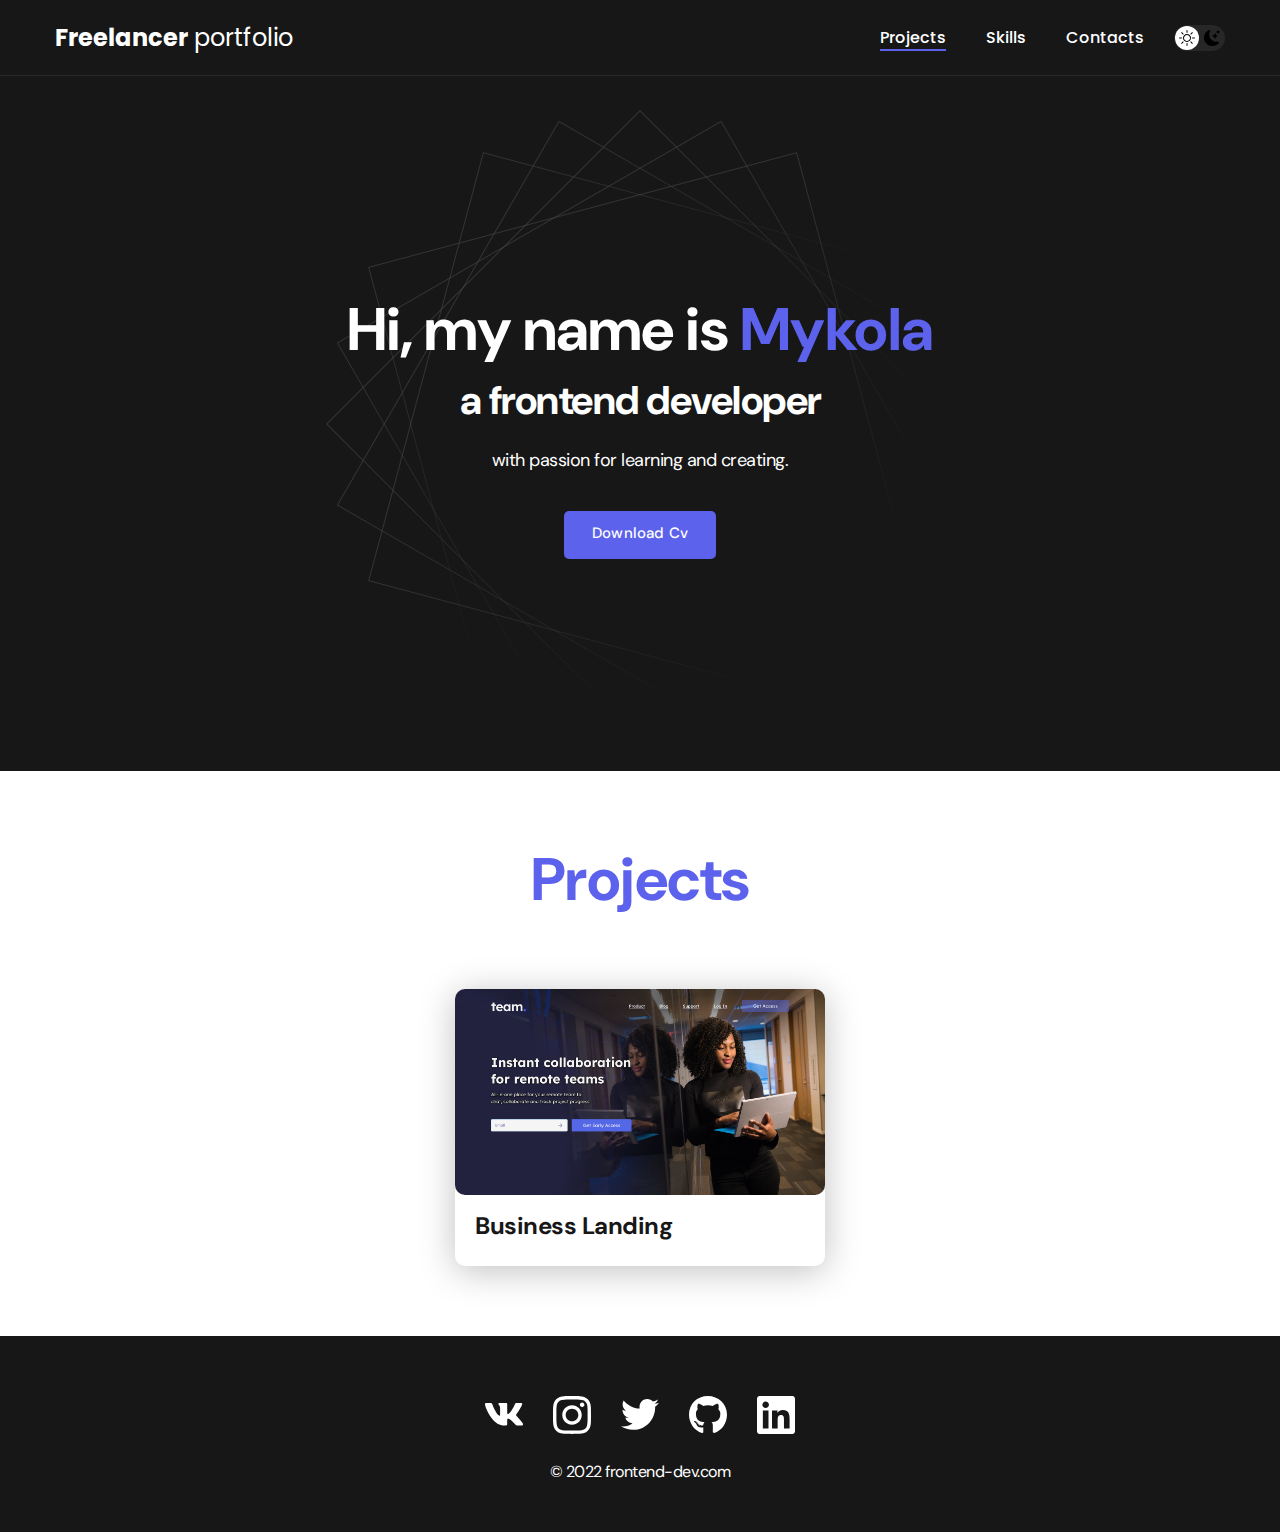
==== index.html @ 028d12d5 "Add files via upload" ====
<!DOCTYPE html>
<html lang="en">
<head>
    <meta charset="UTF-8">
    <meta name="viewport" content="width=device-width, initial-scale=1.0">
    <title>Freelancer Portfolio</title>
    <link rel="stylesheet" href="./css/main.css">
</head>
<body>
    <nav class="nav">
        <div class="container">
            <div class="nav-row">
                <a href="./index.html" class="logo"><strong>Freelancer</strong> portfolio</a>
                
                <button class="dark-mode-btn">
                    <img src="./img/icons/sun.svg" alt="Light mode" class="dark-mode-btn__icon">
                    <img src="./img/icons/moon.svg" alt="Dark mode" class="dark-mode-btn__icon">
                </button>
                
                
                <ul class="nav-list">
                    <li class="nav-list__item"><a href="./index.html" class="nav-list__link nav-list__link--active">Projects</a></li>
                    <li class="nav-list__item"><a href="./skills.html" class="nav-list__link">Skills</a></li>
                    <li class="nav-list__item"><a href="./contacts.html" class="nav-list__link">Contacts</a></li>
                </ul>
            </div>
        </div>
    </nav>    

    <header class="header">
        
        <div class="header__wrapper">
            <h1 class="header__title">
            <strong>Hi, my name is <em>Mykola</em></strong>
            <br>a frontend developer
            </h1>
            <div class="header__text">
                <p>with passion for learning and creating.</p>
            </div>
            <a href="#!" class="btn">Download Cv</a>
        </div>         
    </header>


    <main class="section">
        <div class="container">
            <h2 class="title-1">Projects</h2>
            <ul class="projects">
                </a>
                <li class="project">
                    <a href="./team-landing-project-page.html">  
                        <img src="./img/projects/team__landing.png" alt="Project image" class="project__img">
                        <h3 class="project__title">Business Landing</h3>
                    </a>
                </li>
            </ul>
        </div>
    </main>

    <footer class="footer">
        <div class="container">
            <div class="footer__wrapper">
                <ul class="social">
                    <li class="social__item">
                        <a href="#!"><img src="./img/icons/vk.svg" alt="link"></a>
                    </li>
                    <li class="social__item">
                        <a href="#!"><img src="./img/icons/instagram.svg" alt="link"></a>
                    </li>
                    <li class="social__item">
                        <a href="#!"><img src="./img/icons/twitter.svg" alt="link"></a>
                    </li>
                    <li class="social__item">
                        <a href="#!"><img src="./img/icons/gitHub.svg" alt="link"></a>
                    </li>
                    <li class="social__item">
                        <a href="#!"><img src="./img/icons/linkedIn.svg" alt="link"></a>
                    </li>
                 </ul>
            <div class="copyright"><p>© 2022 frontend-dev.com</p></div>
            </div>
            
        </div>
    </footer>



    <script src="./js/main.js"></script>
</body>
</html>
---- css/main.css ----
@import "./reset.css";
@import url('https://fonts.googleapis.com/css2?family=DM+Sans:wght@400;500;700&family=Poppins:wght@400;500;700&display=swap');

/*
font-family: 'DM Sans', sans-serif;
font-family: 'Poppins', sans-serif;
*/

:root{
    --black: #171718;
    --blackpure: #000;
    --black-border: #26292d;
    --white: #fff;
    --purple: #5c62ec;
    ---orange: rgb(255, 165, 0);

    --text-color: var(--black);
    --dark-bg: var(--black);
    --dark-border: var(--black-border);
    --header-text: var(--white);
    --accent: var(--purple);

    /* Light mode*/

    --page-bg: var(--white);
    --text-color: var(--black);

    --title-1: var(--accent);

    --project-card-bg: var(--white);
    --projact-card-text: var(--black);
    --box-shadow: 0px 5px 35px rgba(0, 0, 0, 0.25);
}


.dark{
    /*DARK MODE*/

    --page-bg: #252526;
    --text-color: var(--white);
    --title-1: var(--white);

    --project-card-bg: var(--black);
    --projact-card-text: var(--white);
    --box-shadow: 0px 5px 35px rgba(0, 0, 0, 0.8);
}


html, body{
    font-family: 'DM Sans', sans-serif;
    letter-spacing: -0.5px;
    min-height: 100vh;
    display: flex;
    flex-direction: column;


    /*LIGHT MODE*/
    background-color: var(--page-bg);
    color: var(--text-color);
}



.container{
    padding: 0 15px;
    max-width: 1200px;
    margin: 0 auto;
}


/*GENERAL*/

.section {
    padding: 70px 0;
}

.title-1 {
    margin-bottom: 70px;
    font-size: 60px;
    font-weight: 700;
    line-height: 1.3;
    color: var(--title-1);
    text-align: center;

}


.title-2 {
    margin-bottom: 20px;

    font-weight: 700;
    font-size: 40px;
    line-height: 1.3;

}




/*NAV*/
.nav{
    padding: 20px 0;
    background-color: var(--dark-bg);
    color: var(--header-text);
    border-bottom: solid 1px var(--dark-border);
    letter-spacing: normal;
}


.nav-row{
    display: flex;
    justify-content: flex-end;
    align-items: center;
    column-gap: 30px;
    row-gap: 20px;
    flex-wrap: wrap;
}

.logo{
    color: var(--header-text);
    font-size: 24px;
    font-family: 'Poppins', sans-serif;

    margin-right: auto;
}

.logo strong{
    font-weight: 700;
}


.nav-list {
    display: flex;
    align-items: center;
    column-gap: 40px;
    row-gap: 10px;
    font-family: 'Poppins', sans-serif;
    font-size: 16px;
    font-weight: 500;
}



.nav-list__link{
    color: var(--header-text);
    transition: opacity 0.2s ease-in;    
}

.nav-list__link:hover{
    opacity: 0.8;
}

.nav-list__link--active{
    position: relative;
}


.nav-list__link--active::before{
    content: "";
    position: absolute;
    display: block;
    height: 2px;
    width: 100%;
    background-color: var(--accent);
    left: 0;
    top: 100%;
}

/* DARK MODE BTN*/

.dark-mode-btn {
    order: 9;
    position: relative;
    display: flex;
    justify-content: space-between;
    width: 51px;
    height: 26px;
    padding: 5px;
    border-radius: 50px;
    background-color: #272727;

    
}   

.dark-mode-btn::before{
    position: absolute;
    top: 1px;
    left: 1px;
    content: "";
    display: block;
    width: 24px;
    height: 24px;
    border-radius: 50%;
    background-color: var(--white);


    transform: left 0.2s ease-in;
}

.dark-mode-btn--active::before{
    left: 26px;

}

.dark-mode-btn__icon {
    position: relative;
    z-index: 9px;
}





/*HEADER*/

.header {
    display: flex;
    justify-content: center;
    align-items: center;
    min-height: 695px;
    background-color: var(--dark-bg);
    background-image: url(./../img/header-bg.png);
    background-repeat: no-repeat;
    background-size: auto;
    background-position: center center;
    color: var(--header-text);
    padding: 40px 0;
    text-align: center;


} 

.header__wrapper{
    padding: 0 15px;
    max-width: 665px;
}


.header__title {
    font-size: 40px;
    font-weight: 700;
    line-height: 1.4;
    margin-bottom: 20px;
}


.header__title strong{
    font-size: 60px;
    font-weight: 700;
}

.header__title em{
    font-style: normal;
    color: var(--accent);
}

.header__text{
    font-size: 18px;
    line-height: 1.333;
    margin-bottom: 40px;
}


.header__text p + p{
    margin-top: 1em;
}


.btn {
    display: inline-block;
    height: 48px;
    padding: 12px 28px;

    border-radius: 5px;
    background-color: var(--accent);
    color: var(--white);
    letter-spacing: 0.15px;
    font-size: 15px;
    font-weight: 500;
    transition: opacity 0.2s ease-in;
}

.btn:hover{
    opacity: 0.8;
}


.btn:active{
    position: relative;
    top: 1px;
}

.btn-outline {
    display: flex;
    column-gap: 10px;
    align-items: center;
    height: 48px;
    padding: 12px 20px;
    border-radius: 5px;

    border: 1px solid #000;
    background-color: var(--white);
    color: var(--blackpure);

    transition: opacity 0.2s ease-in;
}


.btn-outline:hover{
    opacity: 0.8;
}


.btn-outline:active{
    position: relative;
    top: 1px;
}
 


/*PROJECTS*/


.projects {
    display: flex;
    justify-content: center;
    flex-wrap: wrap;
    column-gap: 30px;
    row-gap: 30px;
}
 
.project {
    max-width: 370px;
    background-color: var(--project-card-bg);
    border-radius: 10px;
    box-shadow: var(--box-shadow);


}

.project__img {
    border-radius: 10px;

}

.project__title {
    padding: 15px 20px 25px;   
    font-weight: 700;
    font-size: 24px; 
    line-height: 1.3;
    color: var(--projact-card-text);
}

/*Project details*/

.project-details {
    margin: 0 auto;
    max-width: 865px;

    display: flex;
    flex-direction: column;
    align-items: center;
    text-align: center;
}


.project-details__cover {
    max-width: 100%;
    margin-bottom: 40px;

    box-shadow: 0px 5px 35px rgba(0, 0, 0, 0.25);
    border-radius: 10px;
}
.project-details__desc {
    margin-bottom: 30px;

    font-weight: 700;
    font-size: 24px;
    line-height: 1.3;
}


/*Content list*/

.content-list {
    margin: 0 auto;
    max-width: 570px;    
    display: flex;
    align-items: center;
    flex-direction: column;
    row-gap: 40px;
    text-align: center;

}

.content-list a{
    color: var(--accent);
}

.content-list__item {
    font-size: 18px;
    line-height: 1.5;

}

.content-list__item p + p{
    margin-top: 0.5rem;
}

/*FOOTER*/

.footer {
    background-color: var(--dark-bg);
    padding: 60px 0 50px;
    color: var(--header-text);
    margin-top: auto;
}
.footer__wrapper {
    display: flex;
    flex-direction: column;
    align-items: center;
    row-gap: 27px;

}

.social {
    display: flex;
    column-gap: 30px;
    align-items: center;
}

.copyright {
    font-size: 16px;
}

.copyright p + p{
    margin-top: 0.5em;
}




@media (max-width: 620px){
    
    /*HEADER*/

    .header{
        min-height: unset;
    }    
    
    .header__title{
        font-size: 30px;

    }

    .header__title strong{
        font-size: 40px;
        
    }


    /*NAV*/

    .nav-row{
        justify-content: space-between;
    }

    .dark-mode-btn{
        order: 0;
    }



    /*GENERAL*/

    .section{
        padding: 40px 0;
        
    }

    .title-1{
        margin-bottom: 30px;
        font-size: 40px;
    }

    .title-2{
        margin-bottom: 10px;
        font-size: 30px;
    }


    /*PROJECTS*/

    .project__title{
        font-size: 22px;
    }

    /*PROJECT PAGE*/
    .project-details__desc{
        margin-bottom: 20px;

        font-size: 20px;
    }


    /*FOOTER*/

    .footer{
        padding: 40px 0 30px;

    }

    .footer__wrapper{
        row-gap: 20px;
    }


    /* SOCIAL */

    .social{
        column-gap: 20px;
    }

    .social__item{
        width: 28px;


        
    }

    /* CONTENT LIST */

    .content-list{
        row-gap: 20px;
    }

    .content-list__item{
        font-size: 16px;
    }
}
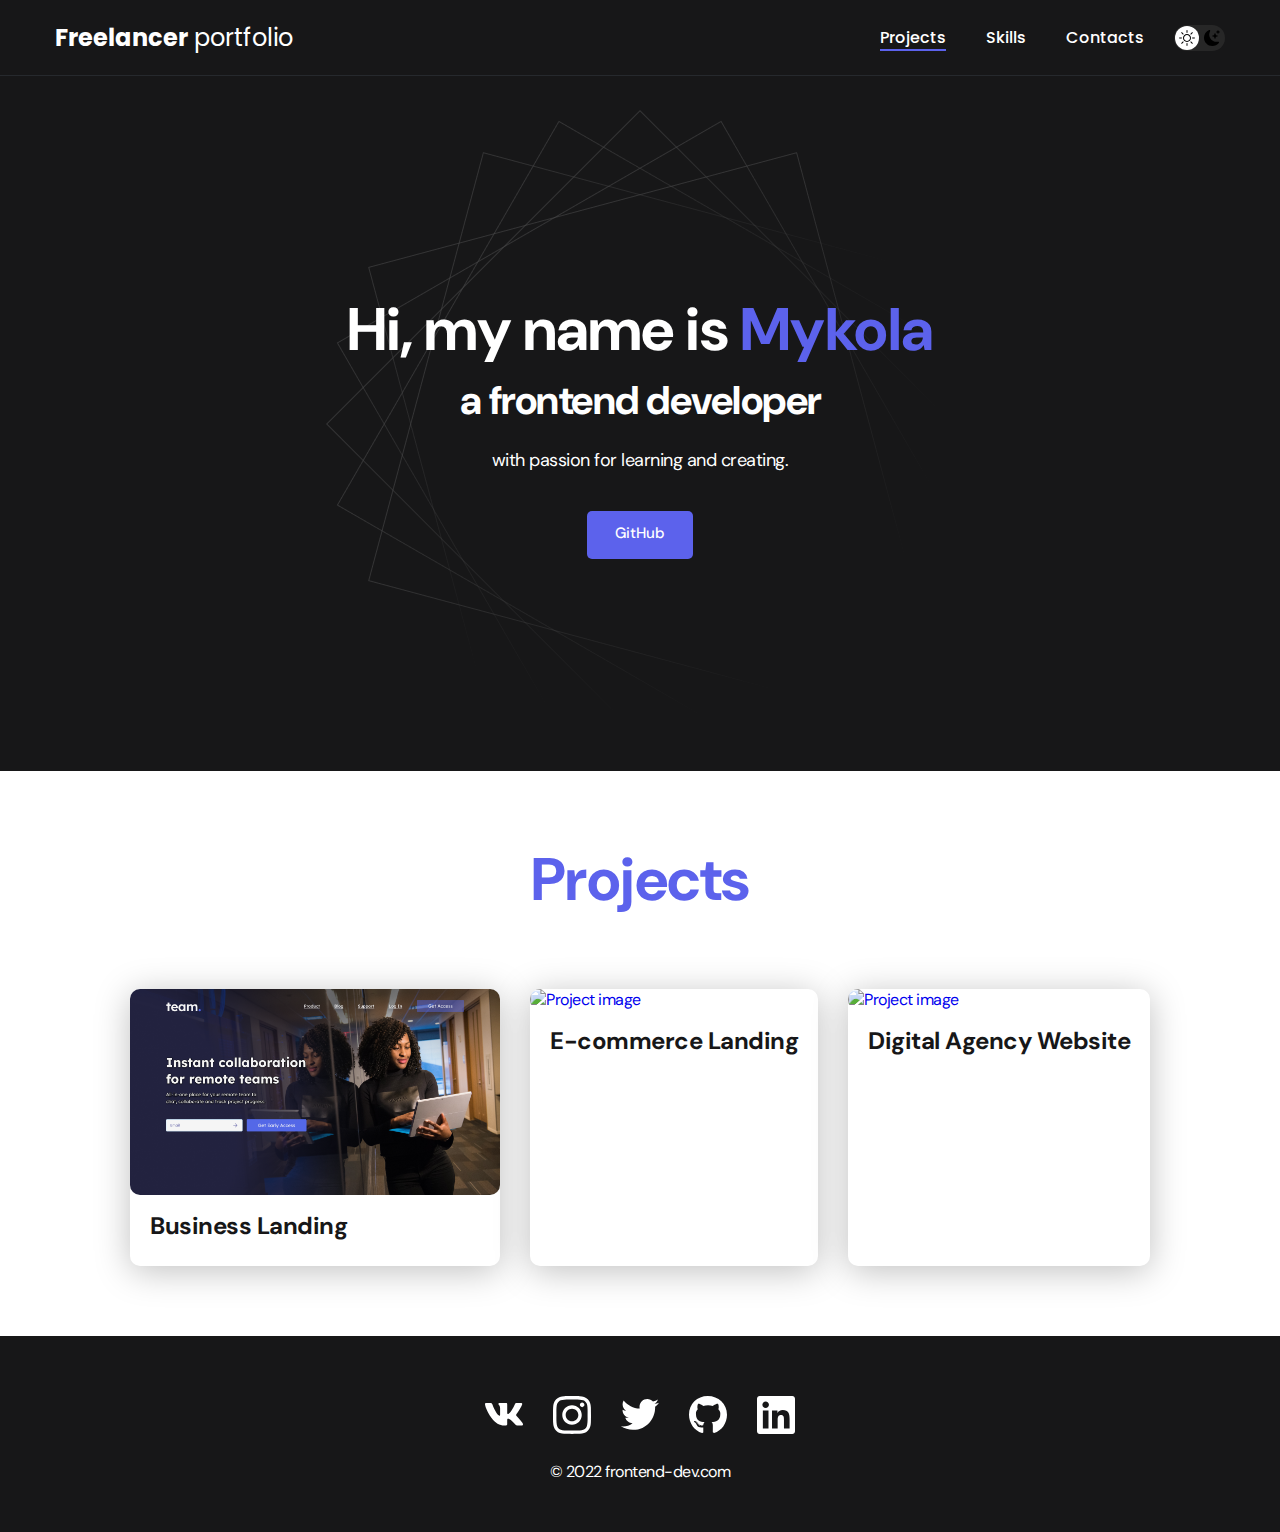
==== commit cdd04107: "Update index.html" ====
--- a/index.html
+++ b/index.html
@@ -4,6 +4,7 @@
     <meta charset="UTF-8">
     <meta name="viewport" content="width=device-width, initial-scale=1.0">
     <title>Freelancer Portfolio</title>
+    <link rel="shortcut icon" href="./img/shortcuts/portfolio.png" type="image/x-icon">
     <link rel="stylesheet" href="./css/main.css">
 </head>
 <body>
@@ -37,7 +38,7 @@
             <div class="header__text">
                 <p>with passion for learning and creating.</p>
             </div>
-            <a href="#!" class="btn">Download Cv</a>
+            <a href="https://github.com/KoliaDutchak" class="btn">GitHub</a>
         </div>         
     </header>
 
@@ -46,11 +47,22 @@
         <div class="container">
             <h2 class="title-1">Projects</h2>
             <ul class="projects">
-                </a>
                 <li class="project">
                     <a href="./team-landing-project-page.html">  
                         <img src="./img/projects/team__landing.png" alt="Project image" class="project__img">
                         <h3 class="project__title">Business Landing</h3>
+                    </a>
+                </li>
+                <li class="project">
+                    <a href="./e-commerce-landing-project-page.html">  
+                        <img src="./img/projects/e-commerce-landing.png" alt="Project image" class="project__img">
+                        <h3 class="project__title">E-commerce Landing</h3>
+                    </a>
+                </li>
+                <li class="project">
+                    <a href="./digital-agency.html">  
+                        <img src="./img/projects/digital-agency.png" alt="Project image" class="project__img">
+                        <h3 class="project__title">Digital Agency Website</h3>
                     </a>
                 </li>
             </ul>
@@ -87,4 +99,4 @@
 
     <script src="./js/main.js"></script>
 </body>
-</html>+</html>
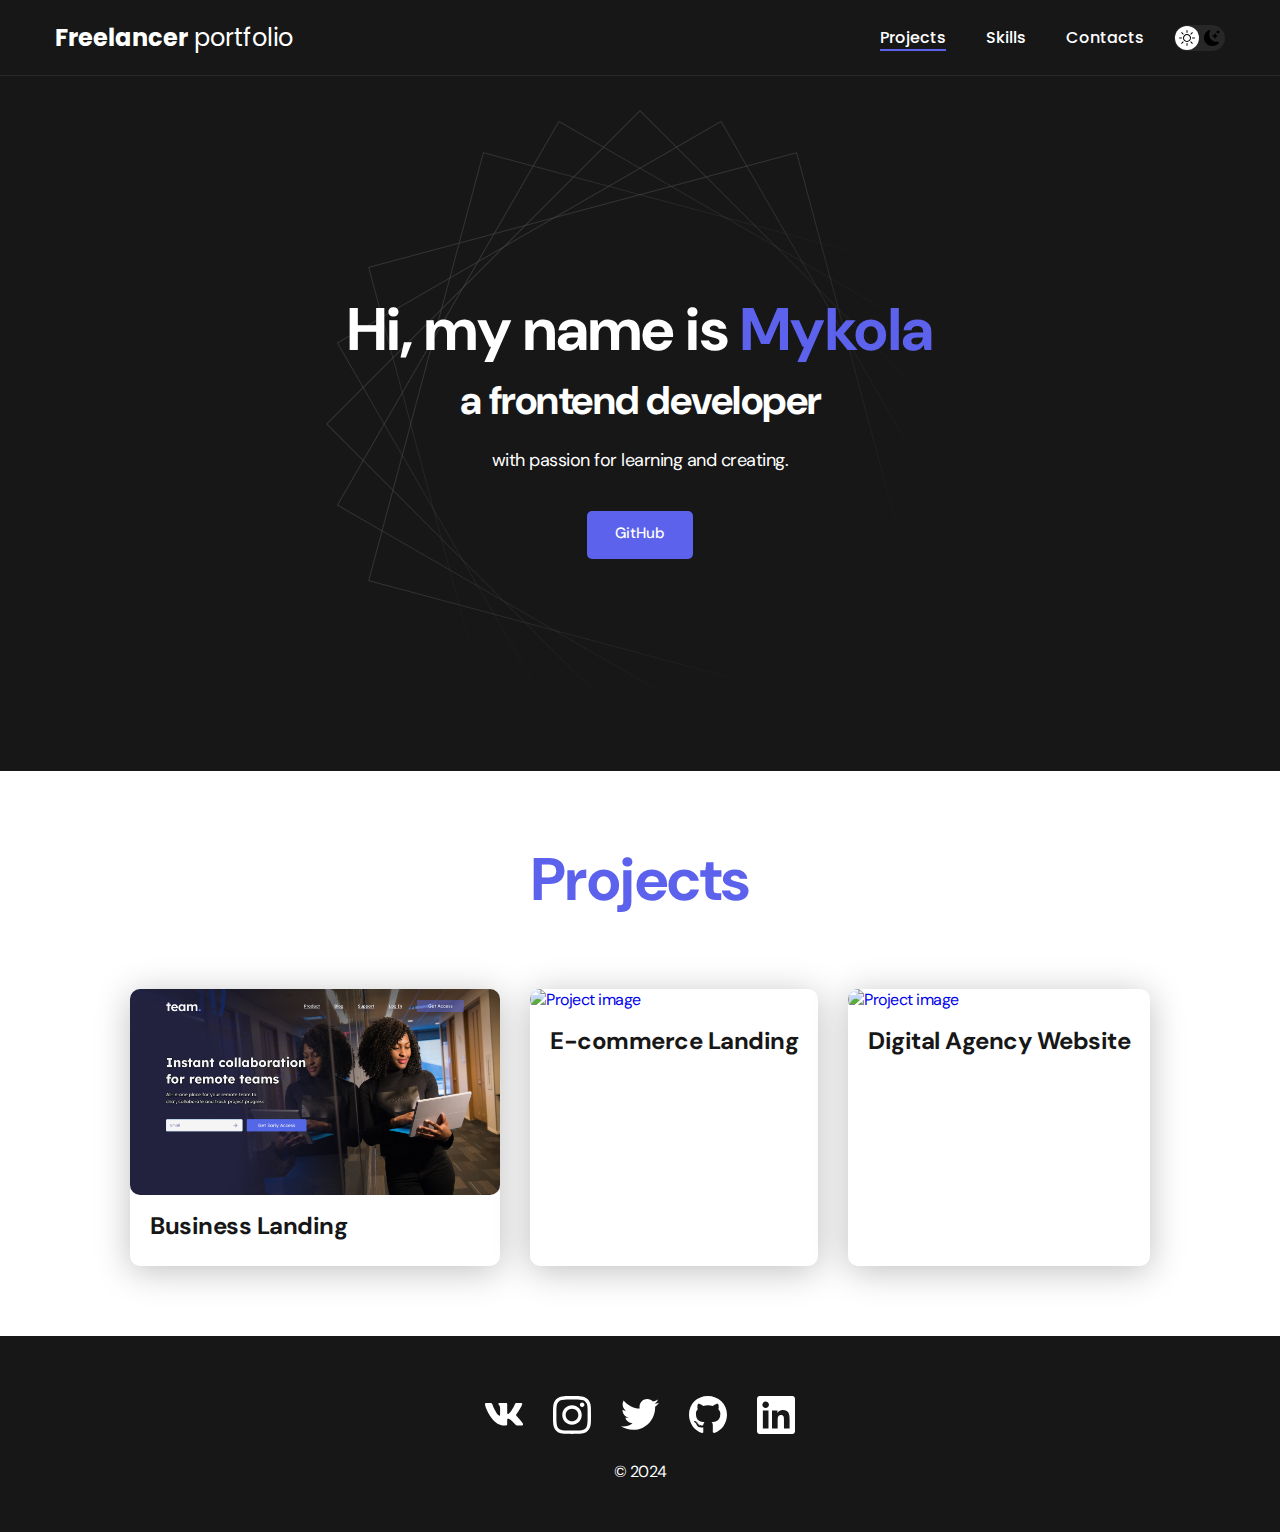
==== commit 3d184c06: "Update index.html" ====
--- a/index.html
+++ b/index.html
@@ -89,7 +89,7 @@
                         <a href="#!"><img src="./img/icons/linkedIn.svg" alt="link"></a>
                     </li>
                  </ul>
-            <div class="copyright"><p>© 2022 frontend-dev.com</p></div>
+            <div class="copyright"><p>© 2024</p></div>
             </div>
             
         </div>
--- a/css/main.css
+++ b/css/main.css
@@ -324,6 +324,7 @@
 .projects {
     display: flex;
     justify-content: center;
+    flex-direction: row;
     flex-wrap: wrap;
     column-gap: 30px;
     row-gap: 30px;
@@ -537,4 +538,4 @@
     .content-list__item{
         font-size: 16px;
     }
-} +} 
